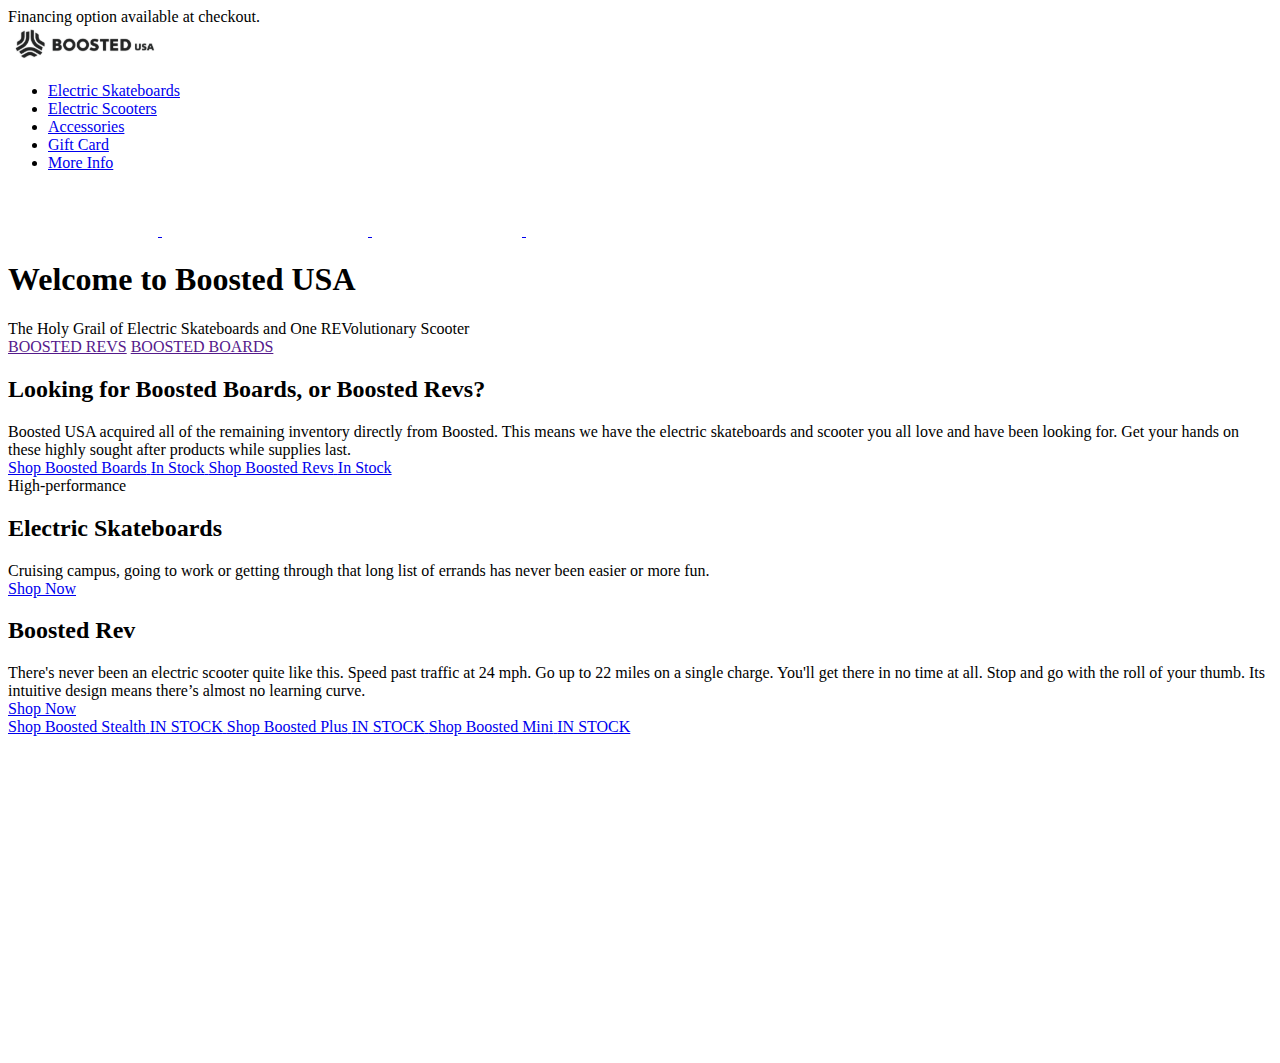
==== Lesson 1/index.html @ fd84e4d8 "Lesson 1" ====
<!DOCTYPE html>
<html lang="en">
<head>
    <meta charset="UTF-8">
    <meta http-equiv="X-UA-Compatible" content="IE=edge">
    <meta name="viewport" content="width=device-width, initial-scale=1.0">
    <title>BOOSTED</title>
</head>
<body>
    <div>
        Financing option available at checkout.
    </div>
    <header>
        <a href="/" title="BOOSTED main page">
            <img src="img/Logo.svg" alt="">
        </a>
        <nav>
            <ul>
                <li>
                    <a href="#">Electric Skateboards</a>
                </li>
                <li>
                    <a href="#">Electric Scooters</a>
                </li>
                <li>
                    <a href="#">Accessories</a>
                </li>
                <li>
                    <a href="#">Gift Card</a>
                </li>
                <li>
                    <a href="#">More Info</a>
                </li>
            </ul>
        </nav>
    </header>

    <div>
        <a href="#">
            <img src="img/electrec.png" alt="electrec">
        </a>
        <a href="#" aria-label="Tech Crunch">
            <img src="img/techCrunch.png" alt="">
        </a>
        <a href="#">
            <img src="img/PopularMechanic.png" alt="Popular Mechanic">
        </a>
        <a href="#">
            <img src="img/Wired.png" alt="Wired">
        </a>
    </div>

    <section>
        <h1>Welcome to Boosted USA</h1>
        <div>The Holy Grail of Electric Skateboards and One REVolutionary Scooter</div>

        <div>
            <a href="">BOOSTED REVS</a>
            <a href="">BOOSTED BOARDS</a>
        </div>
    </section>

    <section>
        <h2>Looking for Boosted Boards, or Boosted Revs?</h2>
        <div>
            Boosted USA acquired all of the remaining inventory directly from Boosted.  This means we have the electric skateboards and scooter you all love and have been looking for.  Get your hands on these highly sought after products while supplies last.
        </div>
        <div>
            <a href="#">
                <span>Shop Boosted Boards</span>
                <span>In Stock</span>
            </a>
            <a href="#">
                <span>Shop Boosted Revs</span>
                <span>In Stock</span>
            </a>
        </div>
    </section>

    <section>
        <div>High-performance</div>
        <h2>Electric Skateboards</h2>
        <div>Cruising campus, going to work or getting through that long list of errands has never been easier or more fun.</div>
        <a href="#">Shop Now</a>
    </section>

    <section>
        <h2>Boosted Rev</h2>
        <div>There's never been an electric scooter quite like this. Speed past traffic at 24 mph. Go up to 22 miles on a single charge. You'll get there in no time at all. Stop and go with the roll of your thumb. Its intuitive design means there’s almost no learning curve.</div>
        <a href="#">Shop Now</a>
    </section>

    <div>
        <a href="#">
            <span>Shop Boosted Stealth</span>
            <span>IN STOCK</span>
        </a>
        <a href="#">
            <span>Shop Boosted Plus</span>
            <span>IN STOCK</span>
        </a>
        <a href="#">
            <span>Shop Boosted Mini</span>
            <span>IN STOCK</span>
        </a>
    </div>

    <div>
        <iframe width="560" height="315" src="https://www.youtube.com/embed/78bXV1ZqQWI" title="YouTube video player" frameborder="0" allow="accelerometer; autoplay; clipboard-write; encrypted-media; gyroscope; picture-in-picture" allowfullscreen></iframe>

        <iframe width="560" height="315" src="https://www.youtube.com/embed/VmJ-CiHRpOo" title="YouTube video player" frameborder="0" allow="accelerometer; autoplay; clipboard-write; encrypted-media; gyroscope; picture-in-picture" allowfullscreen></iframe>
    </div>

</body>
</html>
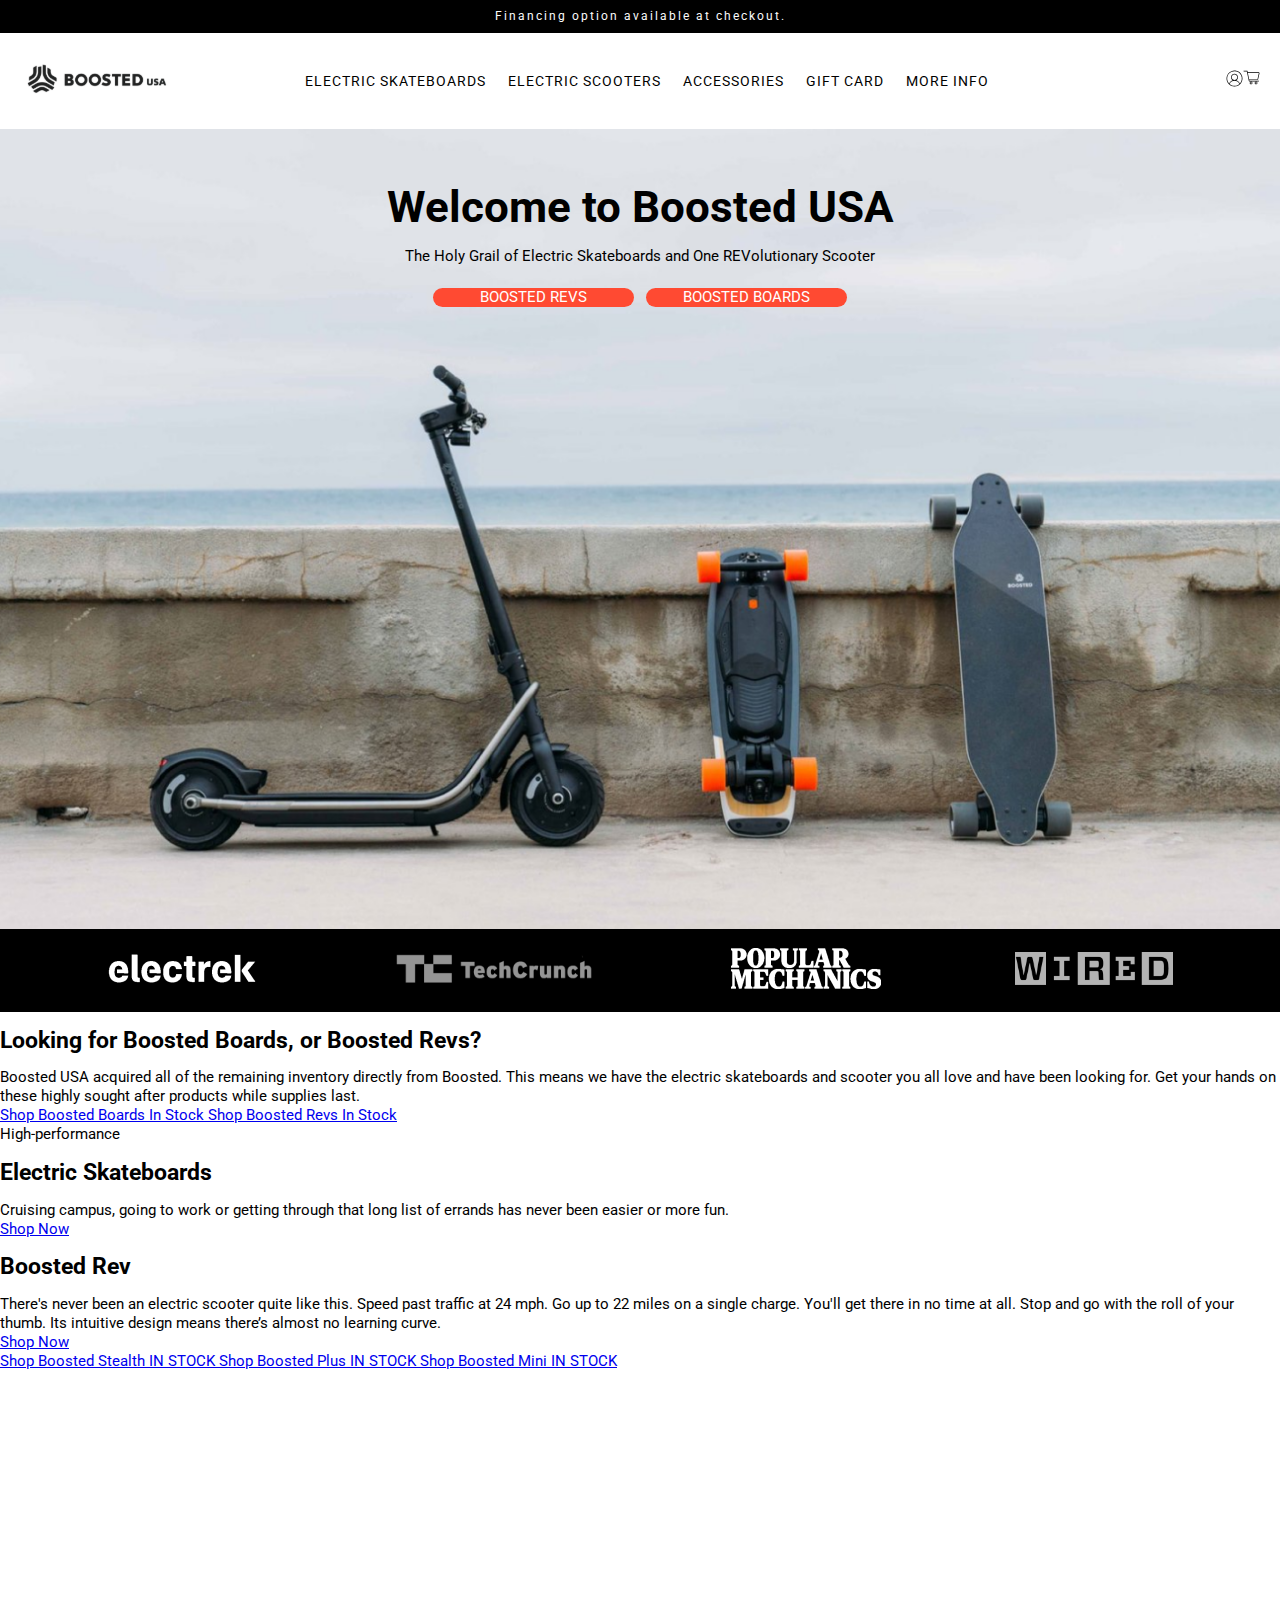
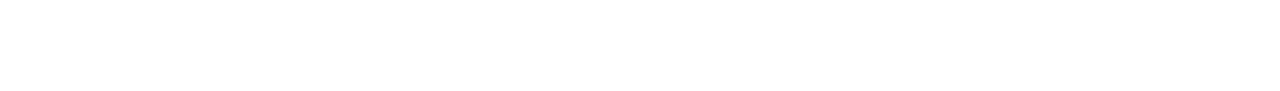
==== commit 468107f5: "lesson 1 boosted first" ====
--- a/Lesson 1/index.html
+++ b/Lesson 1/index.html
@@ -5,37 +5,74 @@
     <meta http-equiv="X-UA-Compatible" content="IE=edge">
     <meta name="viewport" content="width=device-width, initial-scale=1.0">
     <title>BOOSTED</title>
+    <link href="https://fonts.googleapis.com/css?family=Roboto:100,300,regular,500,700,900" rel="stylesheet" />
+    <link rel="stylesheet" href="css/style.css">
 </head>
 <body>
-    <div>
+    <div class="header-info">
         Financing option available at checkout.
     </div>
-    <header>
-        <a href="/" title="BOOSTED main page">
+    <header class="header">
+        <a class="header__logo-link" href="/" title="BOOSTED main page">
             <img src="img/Logo.svg" alt="">
         </a>
-        <nav>
-            <ul>
-                <li>
-                    <a href="#">Electric Skateboards</a>
+        <nav class="header__nav">
+            <ul class="header__nav-list">
+                <li class="header__nav-list-item">
+                    <a class="header__nav-link" href="#">Electric Skateboards</a>
                 </li>
-                <li>
-                    <a href="#">Electric Scooters</a>
+                <li class="header__nav-list-item">
+                    <a class="header__nav-link" href="#">Electric Scooters</a>
                 </li>
-                <li>
-                    <a href="#">Accessories</a>
+                <li class="header__nav-list-item">
+                    <a class="header__nav-link" href="#">Accessories</a>
                 </li>
-                <li>
-                    <a href="#">Gift Card</a>
+                <li class="header__nav-list-item">
+                    <a class="header__nav-link" href="#">Gift Card</a>
                 </li>
-                <li>
-                    <a href="#">More Info</a>
+                <li class="header__nav-list-item">
+                    <a class="header__nav-link" href="#">More Info</a>
                 </li>
             </ul>
         </nav>
+        <div class="header__icons">
+        <a href="#" class="header__link">
+            <svg viewBox="0 0 18 18">
+                <path
+                    d="M17.46 9C17.4601 7.60325 17.1142 6.22823 16.4534 4.99767C15.7927 3.76711 14.8375 2.71929 13.6732 1.94776C12.5088 1.17623 11.1716 0.704973 9.78082 0.576067C8.39003 0.447161 6.98896 0.664612 5.70267 1.20901C4.41638 1.75341 3.28489 2.60782 2.4092 3.69597C1.5335 4.78412 0.940854 6.07216 0.684148 7.44512C0.427442 8.81808 0.514667 10.2332 0.938036 11.5643C1.3614 12.8953 2.10775 14.1008 3.11044 15.0732C4.67848 16.5955 6.77548 17.4509 8.96091 17.4596C11.1463 17.4683 13.2501 16.6297 14.8302 15.12C14.8649 15.0972 14.8953 15.0686 14.9202 15.0354C15.7244 14.2494 16.3633 13.3105 16.7994 12.2741C17.2356 11.2376 17.4602 10.1245 17.46 9ZM9.00004 1.26C10.4969 1.26113 11.9612 1.69624 13.2158 2.51264C14.4704 3.32904 15.4613 4.49169 16.0686 5.85978C16.6758 7.22786 16.8734 8.74268 16.6373 10.2208C16.4012 11.6988 15.7417 13.0767 14.7384 14.1876C14.3402 13.3984 13.7827 12.7004 13.1011 12.1374C12.4195 11.5745 11.6287 11.159 10.7784 10.917C11.4835 10.5226 12.0378 9.90556 12.3545 9.16241C12.6713 8.41927 12.7326 7.59205 12.5288 6.81034C12.325 6.02863 11.8677 5.33659 11.2285 4.84263C10.5893 4.34868 9.80427 4.08071 8.99644 4.08071C8.18861 4.08071 7.4036 4.34868 6.76438 4.84263C6.12516 5.33659 5.66784 6.02863 5.46408 6.81034C5.26031 7.59205 5.3216 8.41927 5.63835 9.16241C5.9551 9.90556 6.50941 10.5226 7.21444 10.917C6.36397 11.159 5.57293 11.5747 4.89132 12.138C4.20971 12.7012 3.65234 13.3998 3.25444 14.1894C1.96375 12.7701 1.25211 10.9184 1.26004 9C1.26004 6.94722 2.0755 4.97852 3.52703 3.52699C4.97857 2.07546 6.94727 1.26 9.00004 1.26ZM9.00004 10.665C8.42023 10.665 7.85346 10.493 7.37144 10.1708C6.88942 9.84853 6.51383 9.39054 6.29219 8.85476C6.07056 8.31899 6.01284 7.72951 6.12635 7.16092C6.23986 6.59233 6.51949 6.07019 6.92985 5.66058C7.34022 5.25098 7.86287 4.97231 8.43167 4.85985C9.00046 4.74739 9.58984 4.80619 10.1252 5.02882C10.6606 5.25144 11.1179 5.62788 11.4392 6.11049C11.7606 6.5931 11.9315 7.16019 11.9304 7.74C11.9285 8.51611 11.619 9.2598 11.0697 9.80809C10.5204 10.3564 9.77615 10.6645 9.00004 10.665ZM3.80164 14.7312C4.2557 13.7335 4.98728 12.8875 5.90905 12.2942C6.83083 11.701 7.90386 11.3855 9.00004 11.3855C10.0962 11.3855 11.1693 11.701 12.091 12.2942C13.0128 12.8875 13.7444 13.7335 14.1984 14.7312C12.776 16.0245 10.9225 16.7411 9.00004 16.7411C7.07755 16.7411 5.22409 16.0245 3.80164 14.7312Z"
+                    />
+            </svg>
+        </a>
+        <a href="#" class="header__link"v>
+            <svg viewBox="0 0 18 16">
+                <path
+                    d="M8.55902 12.3092C8.27422 12.3092 7.99581 12.3937 7.759 12.5519C7.52219 12.7101 7.33762 12.935 7.22863 13.1981C7.11964 13.4613 7.09113 13.7508 7.14669 14.0301C7.20225 14.3095 7.3394 14.5661 7.54079 14.7674C7.74217 14.9688 7.99876 15.106 8.27809 15.1615C8.55742 15.2171 8.84696 15.1886 9.11009 15.0796C9.37321 14.9706 9.59811 14.786 9.75634 14.5492C9.91457 14.3124 9.99902 14.034 9.99902 13.7492C9.99902 13.3673 9.84731 13.001 9.57726 12.731C9.3072 12.4609 8.94093 12.3092 8.55902 12.3092ZM8.55902 14.4692C8.41662 14.4692 8.27741 14.427 8.15901 14.3479C8.04061 14.2687 7.94832 14.1563 7.89383 14.0247C7.83933 13.8932 7.82507 13.7484 7.85285 13.6087C7.88064 13.4691 7.94921 13.3408 8.0499 13.2401C8.1506 13.1394 8.27889 13.0708 8.41856 13.043C8.55822 13.0153 8.70299 13.0295 8.83455 13.084C8.96612 13.1385 9.07857 13.2308 9.15768 13.3492C9.23679 13.4676 9.27902 13.6068 9.27902 13.7492C9.2776 13.9392 9.20111 14.121 9.06624 14.2548C8.93137 14.3887 8.74905 14.4638 8.55902 14.4638V14.4692Z"
+                    fill="black" />
+                <path
+                    d="M13.8277 12.3092C13.5429 12.3092 13.2645 12.3937 13.0277 12.5519C12.7909 12.7101 12.6063 12.935 12.4973 13.1981C12.3883 13.4613 12.3598 13.7508 12.4154 14.0301C12.4709 14.3095 12.6081 14.5661 12.8095 14.7674C13.0108 14.9688 13.2674 15.106 13.5468 15.1615C13.8261 15.2171 14.1156 15.1886 14.3788 15.0796C14.6419 14.9706 14.8668 14.786 15.025 14.5492C15.1832 14.3124 15.2677 14.034 15.2677 13.7492C15.2677 13.3673 15.116 13.001 14.8459 12.731C14.5759 12.4609 14.2096 12.3092 13.8277 12.3092ZM13.8277 14.4692C13.6853 14.4692 13.5461 14.427 13.4277 14.3479C13.3093 14.2687 13.217 14.1563 13.1625 14.0247C13.108 13.8932 13.0937 13.7484 13.1215 13.6087C13.1493 13.4691 13.2179 13.3408 13.3186 13.2401C13.4193 13.1394 13.5476 13.0708 13.6872 13.043C13.8269 13.0153 13.9717 13.0295 14.1032 13.084C14.2348 13.1385 14.3472 13.2308 14.4264 13.3492C14.5055 13.4676 14.5477 13.6068 14.5477 13.7492C14.5463 13.9392 14.4698 14.121 14.3349 14.2548C14.2 14.3887 14.0177 14.4638 13.8277 14.4638V14.4692Z"
+                    fill="black" />
+                <path
+                    d="M15.975 10.115L17.4312 3.6134C17.4693 3.44341 17.4686 3.26704 17.4293 3.09733C17.39 2.92763 17.3131 2.76891 17.2042 2.63292C17.0954 2.49693 16.9574 2.38714 16.8004 2.31165C16.6434 2.23617 16.4714 2.19692 16.2972 2.1968H4.94464L4.72144 1.1042C4.70461 1.02166 4.65937 0.947638 4.59359 0.895015C4.52781 0.842392 4.44566 0.814503 4.36144 0.816201H0.900039C0.804561 0.816201 0.712994 0.854129 0.645481 0.921642C0.577968 0.989156 0.540039 1.08072 0.540039 1.1762C0.540039 1.27168 0.577968 1.36325 0.645481 1.43076C0.712994 1.49827 0.804561 1.5362 0.900039 1.5362H4.07524L4.29844 2.6288L5.82844 10.1078L6.17224 11.78C6.18907 11.8625 6.23431 11.9366 6.30009 11.9892C6.36587 12.0418 6.44802 12.0697 6.53224 12.068H16.5816C16.6771 12.068 16.7687 12.0301 16.8362 11.9626C16.9037 11.895 16.9416 11.8035 16.9416 11.708C16.9416 11.6125 16.9037 11.521 16.8362 11.4534C16.7687 11.3859 16.6771 11.348 16.5816 11.348H6.81844L6.62224 10.3922H15.6222C15.7037 10.3928 15.783 10.3656 15.8471 10.3153C15.9112 10.2649 15.9563 10.1943 15.975 10.115ZM6.48004 9.6758L5.09224 2.9168H16.2972C16.3638 2.91646 16.4295 2.93117 16.4895 2.95983C16.5495 2.98849 16.6023 3.03036 16.6439 3.0823C16.6854 3.13425 16.7147 3.19492 16.7295 3.25977C16.7442 3.32462 16.7442 3.39198 16.7292 3.4568L15.3342 9.6758H6.48004Z"
+                    fill="black" />
+            </svg>
+
+        </a>
+        </div>
     </header>
 
-    <div>
+    <section class="promo">
+        <h1 class="promo__title">Welcome to Boosted USA</h1>
+        <div class="promo__desc">The Holy Grail of Electric Skateboards and One REVolutionary Scooter</div>
+    
+        <div class="promo__shops">
+            <a class="promo__link" href="">BOOSTED REVS</a>
+            <a class="promo__link" href="">BOOSTED BOARDS</a>
+        </div>
+    </section>
+
+
+    <div class="logos">
+        <div class="logos__wrapper">
         <a href="#">
             <img src="img/electrec.png" alt="electrec">
         </a>
@@ -48,17 +85,10 @@
         <a href="#">
             <img src="img/Wired.png" alt="Wired">
         </a>
+        </div>
     </div>
 
-    <section>
-        <h1>Welcome to Boosted USA</h1>
-        <div>The Holy Grail of Electric Skateboards and One REVolutionary Scooter</div>
 
-        <div>
-            <a href="">BOOSTED REVS</a>
-            <a href="">BOOSTED BOARDS</a>
-        </div>
-    </section>
 
     <section>
         <h2>Looking for Boosted Boards, or Boosted Revs?</h2>
--- a/Lesson 1/css/style.css
+++ b/Lesson 1/css/style.css
@@ -0,0 +1,124 @@
+:root {
+  font-family: "Roboto", sans-serif;
+  font-family: Roboto;
+  font-weight: normal;
+  font-style: normal;
+  font-size: 15px;
+  line-height: 19px;
+  color: #000;
+}
+
+body {
+  padding: 0;
+  margin: 0;
+}
+
+.header-info {
+  padding: 7px;
+  text-align: center;
+  background: #000000;
+  font-size: 12px;
+  letter-spacing: 2px;
+  color: #fbfbfb;
+}
+
+.header {
+  height: 66px;
+  display: flex;
+  background: #fff;
+  padding: 15px 20px;
+  align-items: center;
+  /* justify-content: space-between; */
+}
+
+.header__logo-link {
+  display: block;
+}
+
+.header__nav {
+  margin-left: 125px;
+  margin-right: auto;
+}
+
+.header__nav-list {
+  display: flex;
+  padding: 0;
+  margin: 0;
+  list-style-type: none;
+}
+
+.header__nav-link {
+  height: 100%;
+  display: block;
+  font-size: 14px;
+  line-height: 21px;
+  letter-spacing: 1px;
+  text-transform: uppercase;
+  color: #000000;
+  text-decoration: none;
+}
+
+.header__nav-list-item:not(:first-child) {
+  padding-left: 22px;
+}
+
+.header__link svg {
+  width: 17px;
+}
+
+.header__icons {
+  display: flex;
+}
+
+.promo {
+  display: flex;
+  flex-direction: column;
+  align-items: center;
+  background: url("../img/main.png") center center/cover no-repeat;
+  min-height: 800px;
+}
+
+.promo__title {
+  margin: 53px 0 14px;
+  font-size: 44px;
+  line-height: 51px;
+  text-align: center;
+}
+
+.promo__desc {
+  margin-bottom: 22px;
+}
+
+.promo__shops {
+  display: flex;
+  gap: 12px;
+}
+
+.promo__link {
+  flex: 1 0 auto;
+  min-width: 201px;
+  background: #ff4a32;
+  border-radius: 35px;
+  color: #fff;
+  text-align: center;
+  text-decoration: none;
+}
+
+.logos {
+  background: #000;
+  display: flex;
+  justify-content: center;
+  min-height: 83px;
+}
+
+.logos__wrapper {
+  max-width: 1200px;
+  flex: 0 0 100%;
+  display: flex;
+  justify-content: space-around;
+  align-items: center;
+}
+
+.logos__wrapper a:focus {
+  outline: none;
+}
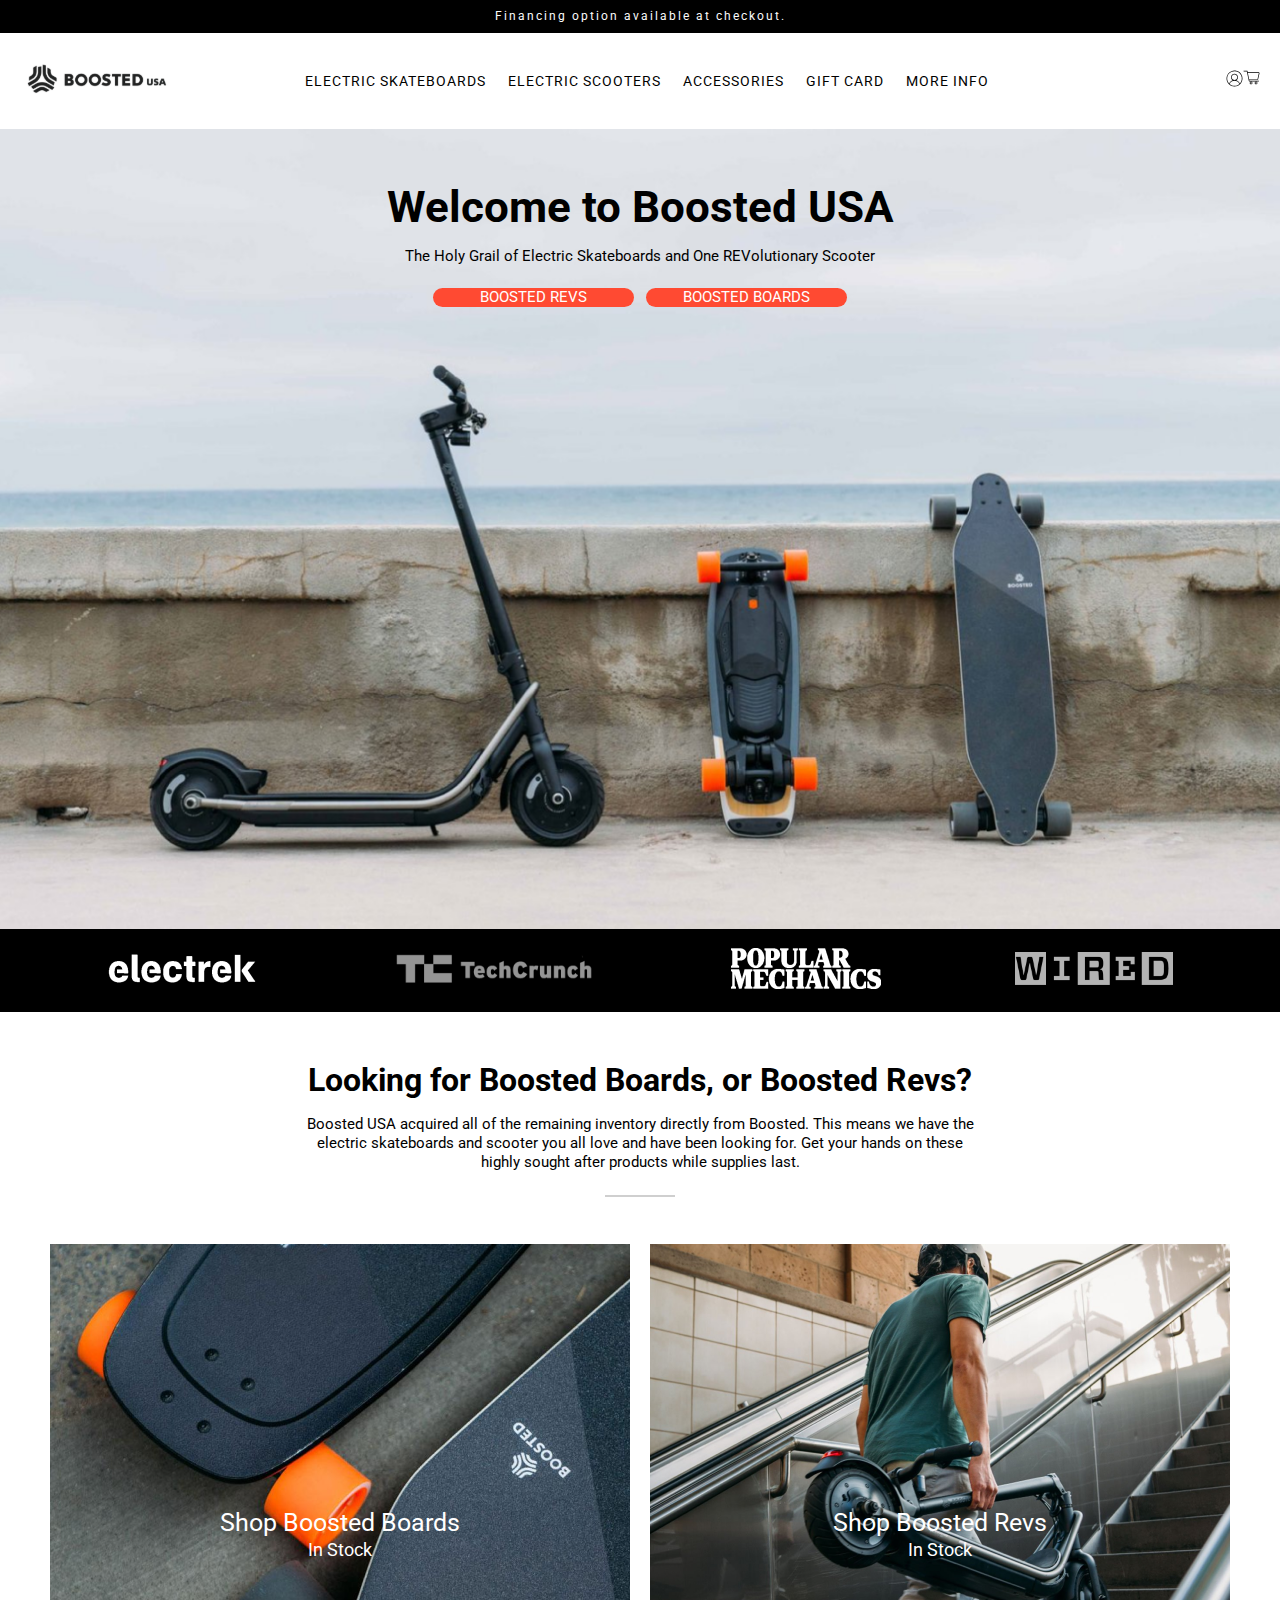
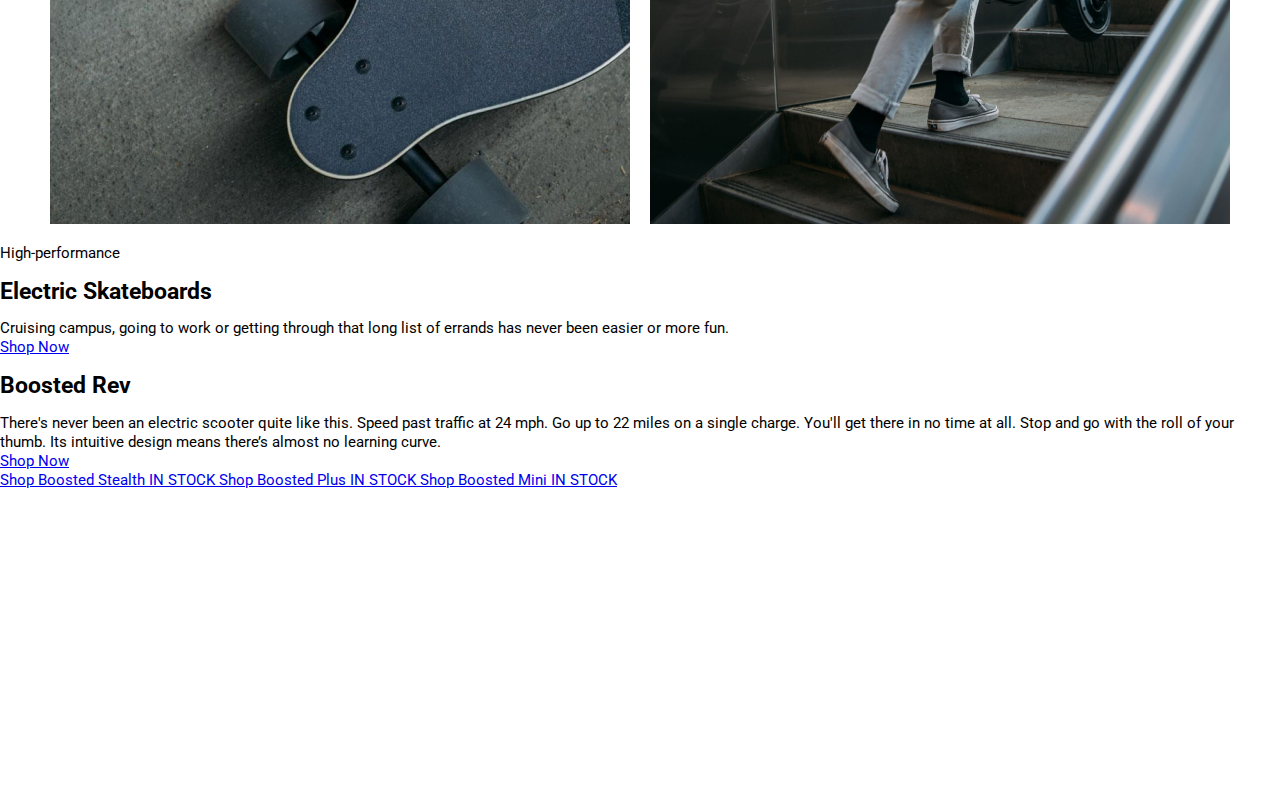
==== commit 8372f96c: "Lesson 3" ====
--- a/Lesson 1/index.html
+++ b/Lesson 1/index.html
@@ -90,22 +90,30 @@
 
 
 
-    <section>
-        <h2>Looking for Boosted Boards, or Boosted Revs?</h2>
-        <div>
+    <section class="description">
+        <h2 class="description__title">Looking for Boosted Boards, or Boosted Revs?</h2>
+        <div class="description__text">
             Boosted USA acquired all of the remaining inventory directly from Boosted.  This means we have the electric skateboards and scooter you all love and have been looking for.  Get your hands on these highly sought after products while supplies last.
         </div>
-        <div>
-            <a href="#">
+        <div class="description__shops">
+            <a href="#" class="description__shop description__shop--boards">
+                <div class="description__shop-body">
                 <span>Shop Boosted Boards</span>
                 <span>In Stock</span>
+                </div>
             </a>
-            <a href="#">
+            <a href="#" class="description__shop description__shop--revs">
+                <div class="description__shop-body">
                 <span>Shop Boosted Revs</span>
                 <span>In Stock</span>
+                </div>
             </a>
         </div>
     </section>
+
+
+
+
 
     <section>
         <div>High-performance</div>
--- a/Lesson 1/css/style.css
+++ b/Lesson 1/css/style.css
@@ -122,3 +122,120 @@
 .logos__wrapper a:focus {
   outline: none;
 }
+
+.description {
+  display: flex;
+  flex-direction: column;
+  padding: 50px 10px 20px;
+  align-items: center;
+}
+
+.description__title {
+  font-size: 32px;
+  line-height: 36px;
+  color: #000000;
+  width: 100%;
+  max-width: 685px;
+  text-align: center;
+  margin: 0 0 17px;
+}
+
+.description__text {
+  font-family: inherit;
+  width: 100%;
+  max-width: 685px;
+  font-size: 15px;
+  line-height: 19px;
+  text-align: center;
+  color: #000000;
+  margin: 0 0 72px;
+  position: relative;
+}
+
+.description__text::after {
+  content: "";
+  position: absolute;
+  width: 70px;
+  height: 2px;
+  display: block;
+  left: 50%;
+  transform: translateX(-50%);
+  bottom: -25px;
+  background: #cfcfcf;
+}
+
+.description__shops {
+  width: 100%;
+  max-width: 1200px;
+
+  display: flex;
+}
+
+.description__shop {
+  flex-basis: 0;
+  flex-grow: 1;
+  margin: 0 10px;
+  position: relative;
+  height: 0;
+  padding-top: calc(50% - 20px);
+  box-sizing: content-box;
+  text-decoration: none;
+  color: #fff;
+  overflow: hidden;
+}
+
+.description__shop::before {
+  content: "";
+  position: absolute;
+  right: 0;
+  bottom: 0;
+  top: 0;
+  left: 0;
+  background-size: cover;
+  background: center center no-repeat;
+  z-index: 1;
+  transform: scale(1);
+  transition: transform .3s linear 0s; 
+}
+
+.description__shop-body {
+  position: absolute;
+  width: 100%;
+  height: 100%;
+  top: 0;
+  left: 0;
+  display: flex;
+  justify-content: center;
+  align-items: center;
+  flex-direction: column;
+  background: rgba(0, 0, 0, 0);
+  z-index: 2;
+  transition: background .3s linear 0s, transform 0.3s linear 0s;
+}
+
+.description__shop-body :first-child {
+  font-size: 25px;
+  line-height: 30px;
+}
+
+.description__shop-body :last-child {
+  font-size: 18px;
+  line-height: 23px;
+}
+
+.description__shop--boards::before {
+  background: url("../img/shop2.png");
+}
+
+.description__shop--revs::before {
+  background: url("../img/shop1.png");
+}
+
+.description__shop:hover::before {
+  transform: scale(1.1);
+}
+
+.description__shop:hover .description__shop-body  {
+  background: rgba(0, 0, 0, .4);
+  transform: scale(1.1);
+}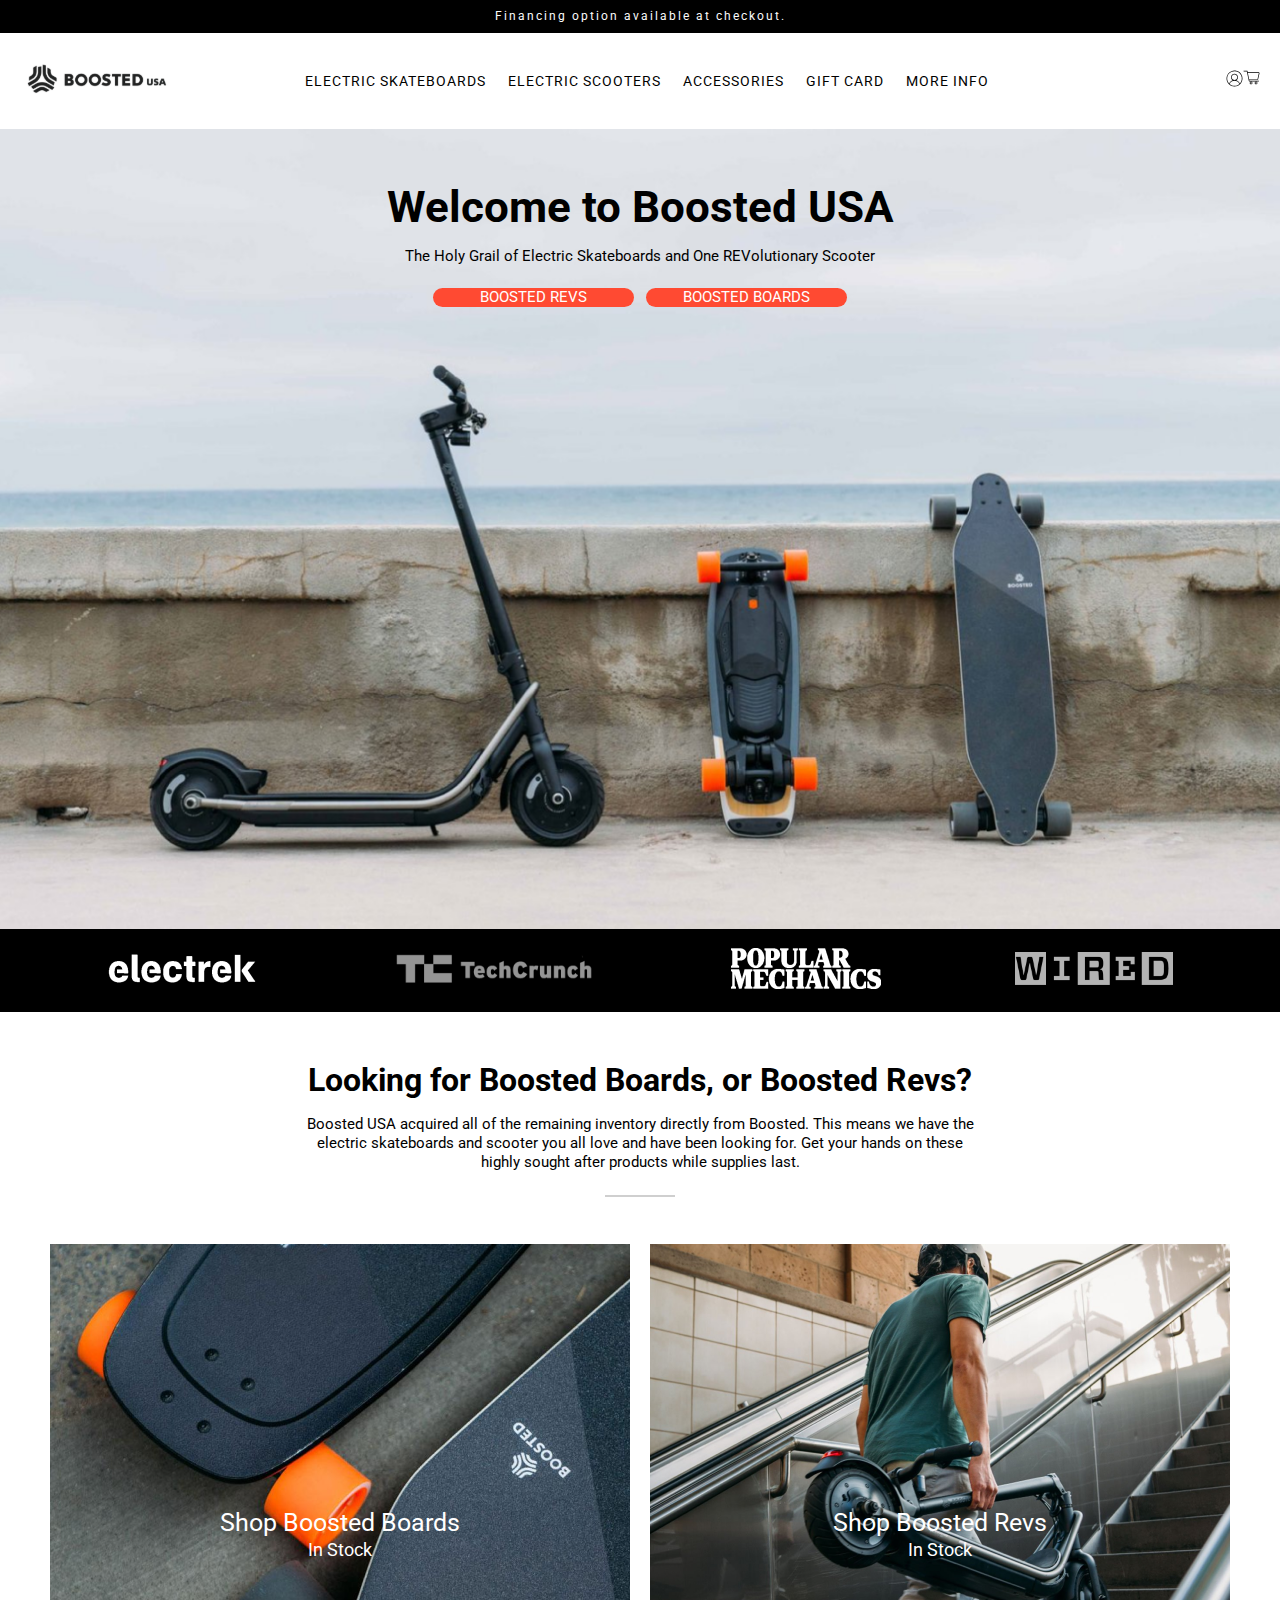
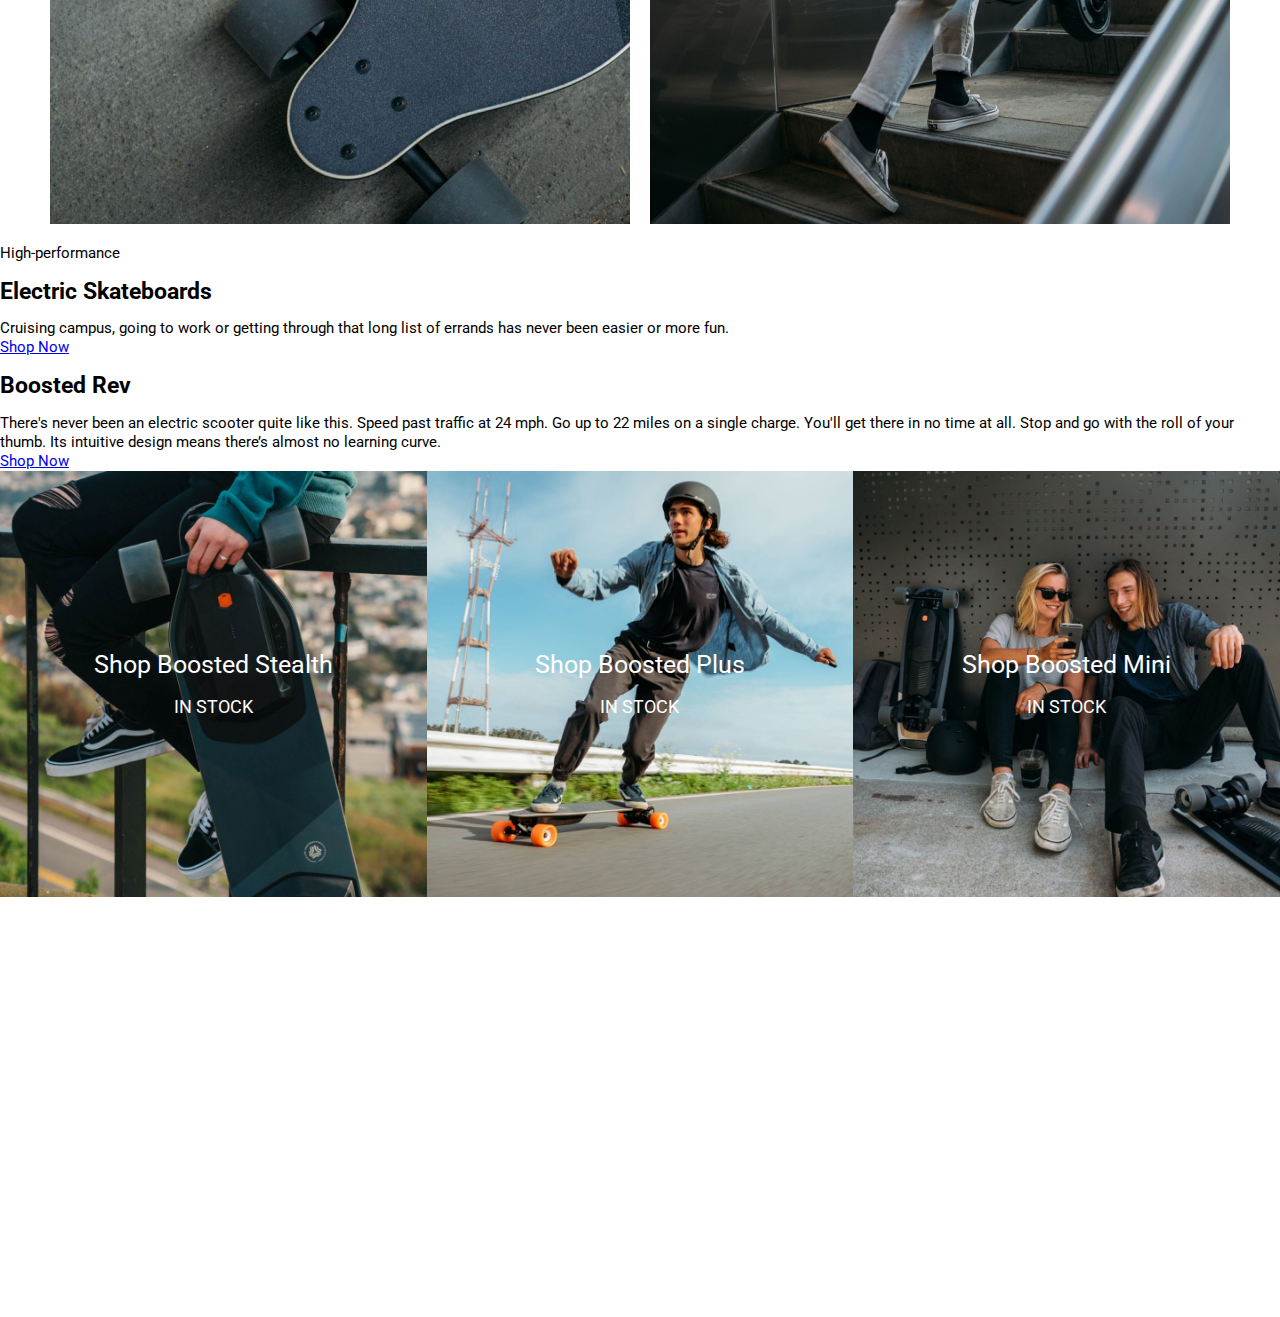
==== commit 4acde22c: "lesson 5" ====
--- a/Lesson 1/index.html
+++ b/Lesson 1/index.html
@@ -128,25 +128,41 @@
         <a href="#">Shop Now</a>
     </section>
 
-    <div>
-        <a href="#">
-            <span>Shop Boosted Stealth</span>
-            <span>IN STOCK</span>
+    <div class="shops">
+        <a href="#" class="shops__item">
+            <img class="shops__item_img" src="img/foot.png" alt="">
+            <span class="shops__item_body">
+                <span>Shop Boosted Stealth</span>
+                <span>IN STOCK</span>
+            </span>
         </a>
-        <a href="#">
-            <span>Shop Boosted Plus</span>
-            <span>IN STOCK</span>
+        <a href="#" class="shops__item">
+            <img class="shops__item_img" src="img/skate.png" alt="">
+            <span class="shops__item_body">
+                <span>Shop Boosted Plus</span>
+                <span>IN STOCK</span>
+            </span>
+            
         </a>
-        <a href="#">
-            <span>Shop Boosted Mini</span>
-            <span>IN STOCK</span>
+        <a href="#" class="shops__item">
+            <img class="shops__item_img" src="img/band.png" alt="">
+            <span class="shops__item_body">
+                <span>Shop Boosted Mini</span>
+                <span>IN STOCK</span>
+            </span>
         </a>
     </div>
 
-    <div>
-        <iframe width="560" height="315" src="https://www.youtube.com/embed/78bXV1ZqQWI" title="YouTube video player" frameborder="0" allow="accelerometer; autoplay; clipboard-write; encrypted-media; gyroscope; picture-in-picture" allowfullscreen></iframe>
-
-        <iframe width="560" height="315" src="https://www.youtube.com/embed/VmJ-CiHRpOo" title="YouTube video player" frameborder="0" allow="accelerometer; autoplay; clipboard-write; encrypted-media; gyroscope; picture-in-picture" allowfullscreen></iframe>
+    <div class="video">
+        <div class="video__body">
+            <iframe class="video__item" width="560" height="315" src="https://www.youtube.com/embed/78bXV1ZqQWI" title="YouTube video player"
+                frameborder="0" allow="accelerometer; autoplay; clipboard-write; encrypted-media; gyroscope; picture-in-picture"
+                allowfullscreen></iframe>
+            
+            <iframe class="video__item" width="560" height="315" src="https://www.youtube.com/embed/VmJ-CiHRpOo" title="YouTube video player"
+                frameborder="0" allow="accelerometer; autoplay; clipboard-write; encrypted-media; gyroscope; picture-in-picture"
+                allowfullscreen></iframe>
+        </div> 
     </div>
 
 </body>
--- a/Lesson 1/css/style.css
+++ b/Lesson 1/css/style.css
@@ -195,7 +195,7 @@
   background: center center no-repeat;
   z-index: 1;
   transform: scale(1);
-  transition: transform .3s linear 0s; 
+  transition: transform 0.3s linear 0s;
 }
 
 .description__shop-body {
@@ -210,7 +210,7 @@
   flex-direction: column;
   background: rgba(0, 0, 0, 0);
   z-index: 2;
-  transition: background .3s linear 0s, transform 0.3s linear 0s;
+  transition: background 0.3s linear 0s, transform 0.3s linear 0s;
 }
 
 .description__shop-body :first-child {
@@ -235,7 +235,97 @@
   transform: scale(1.1);
 }
 
-.description__shop:hover .description__shop-body  {
-  background: rgba(0, 0, 0, .4);
+.description__shop:hover .description__shop-body {
+  background: rgba(0, 0, 0, 0.4);
   transform: scale(1.1);
-}+}
+
+.shops {
+  display: grid;
+  grid-template-columns: repeat(3, 1fr);
+}
+
+.shops__item {
+  aspect-ratio: 1;
+  display: grid;
+  grid-template-columns: 1fr;
+  grid-template-rows: 1fr;
+  text-decoration: none;
+  overflow: hidden;
+}
+
+.shops__item::before {
+  content: "";
+  grid-column: 1 / -1;
+  grid-row: 1 / -1;
+  z-index: 2;
+
+  background: rgba(0, 0, 0, 0);
+  transition: background-color 6s linear 0s;
+}
+
+.shops__item:hover::before {
+  background: rgba(0, 0, 0, 0.4);
+}
+
+.shops__item_body {
+  grid-column: 1 / -1;
+  grid-row: 1 / -1;
+  font-family: Roboto;
+  font-size: 25px;
+  line-height: 30px;
+  text-align: center;
+  color: #ffffff;
+  z-index: 3;
+
+  display: grid;
+  justify-content: center;
+  align-content: center;
+  gap: 15px;
+}
+
+.shops__item_body span:last-child {
+  font-size: 18px;
+  line-height: 23px;
+  text-align: center;
+  color: #ffffff;
+}
+
+.shops__item:hover .shops__item_img {
+  transform: scale(1.25);
+}
+
+.shops__item_img {
+  grid-column: 1 / -1;
+  grid-row: 1 / -1;
+  width: 100%;
+  height: 100%;
+  object-fit: cover;
+  z-index: 1;
+  transform: scale(1);
+  transition: transform 0.6s ease-out 0s;
+}
+
+.video {
+  display: grid;
+  grid-template: 1fr / 1fr;
+  justify-items: center;
+  align-content: center;
+  padding: 55px 15px 50px;
+  box-sizing: border-box;
+  width: 100%;
+}
+
+.video__body {
+  width: 100%;
+  max-width: 1160px;
+  display: grid;
+  grid-template-columns: 1fr 1fr;
+  gap: 20px;
+}
+
+@media (max-width: 800px) {
+  .video__body {
+    grid-template-columns: 1fr;
+  }
+}
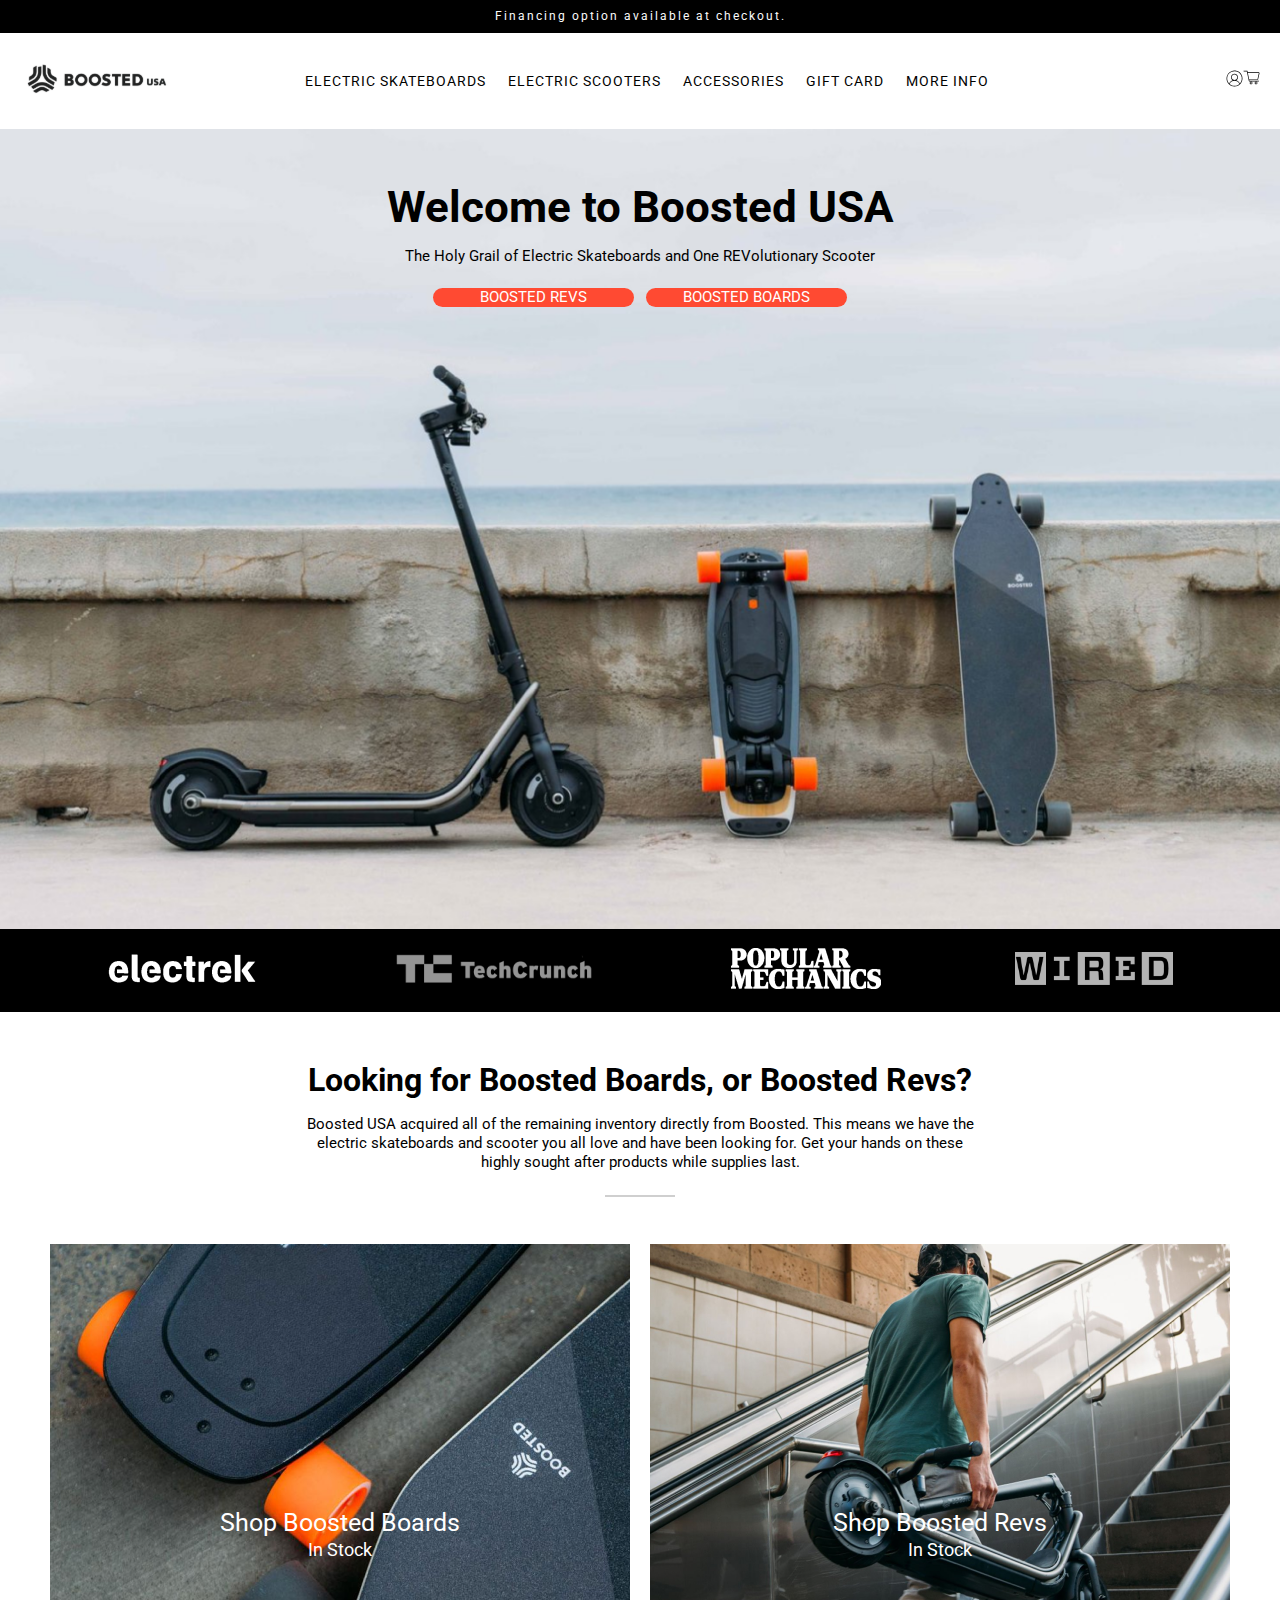
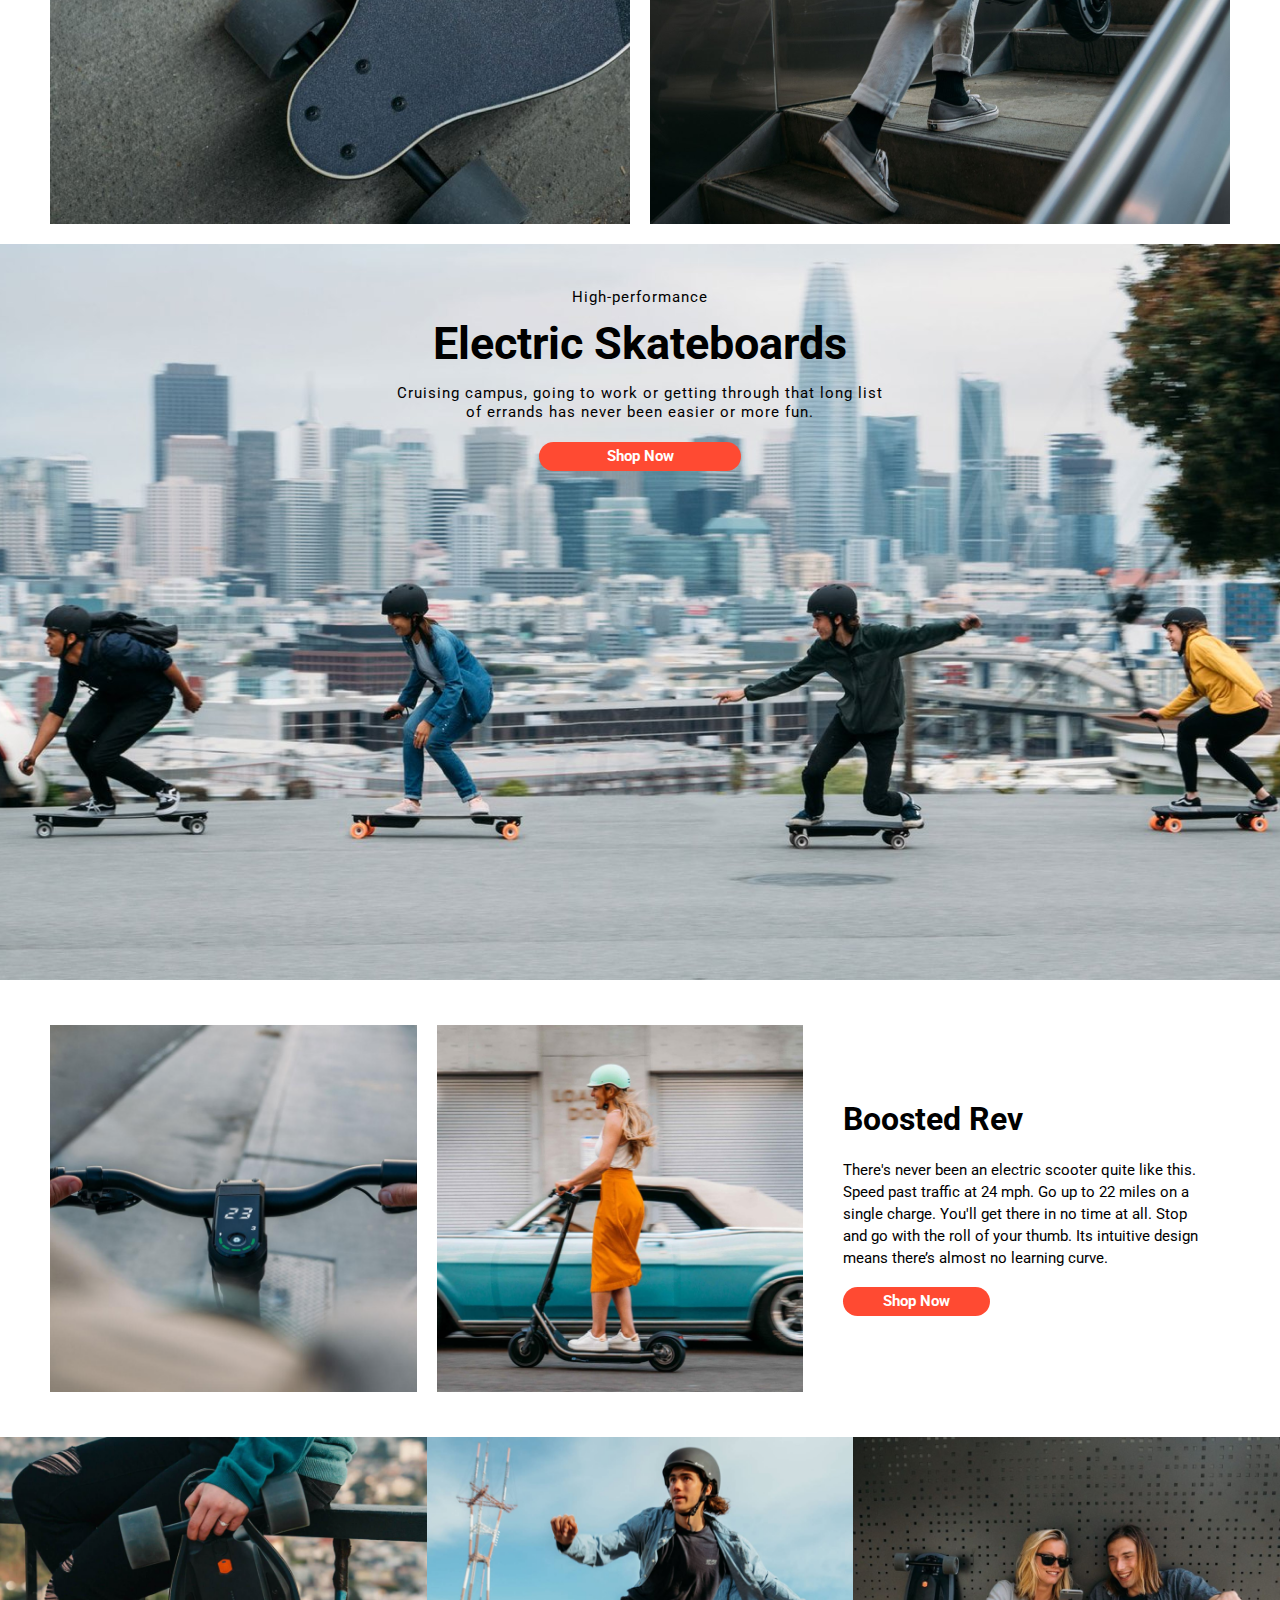
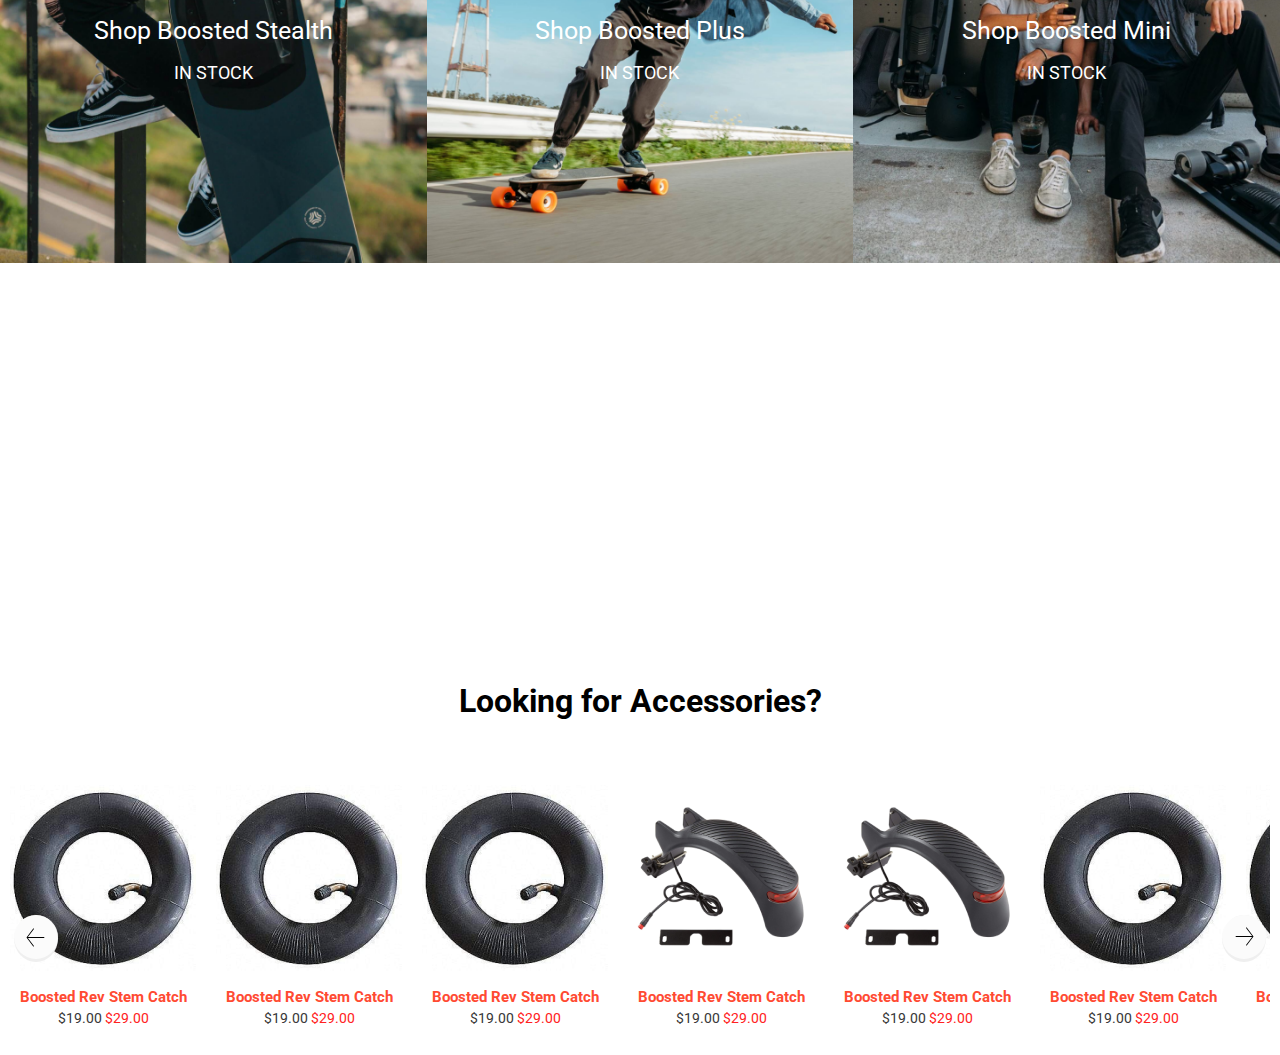
==== commit 332080d4: "meeting2" ====
--- a/Lesson 1/index.html
+++ b/Lesson 1/index.html
@@ -111,21 +111,31 @@
         </div>
     </section>
 
-
-
-
-
-    <section>
-        <div>High-performance</div>
-        <h2>Electric Skateboards</h2>
-        <div>Cruising campus, going to work or getting through that long list of errands has never been easier or more fun.</div>
-        <a href="#">Shop Now</a>
-    </section>
-
-    <section>
-        <h2>Boosted Rev</h2>
-        <div>There's never been an electric scooter quite like this. Speed past traffic at 24 mph. Go up to 22 miles on a single charge. You'll get there in no time at all. Stop and go with the roll of your thumb. Its intuitive design means there’s almost no learning curve.</div>
-        <a href="#">Shop Now</a>
+    <section class="skates">
+        <div class="skates__subtitle">High-performance</div>
+        <h2 class="skates__title">Electric Skateboards</h2>
+        <div class="skates__desc">Cruising campus, going to work or getting through that long list of errands has never been easier or more fun.</div>
+        <a href="#" class="skates__btn">Shop Now</a>
+    </section>
+
+    <section class="boost">
+        <div class="boost__wrapper">
+
+            <div class="boost__image">
+                <img class="boost__img" src="img/scooter.png" alt="">
+            </div>
+            <div class="boost__image">
+                <img class="boost__img" src="img/ride.png" alt="">
+            </div>
+            
+            <div class="boost__item">
+                <h2 class="boost__title">Boosted Rev</h2>
+                <div class="boost__desc">There's never been an electric scooter quite like this. Speed past traffic at 24 mph. Go up to 22 miles on a single
+                    charge. You'll get there in no time at all. Stop and go with the roll of your thumb. Its intuitive design means
+                    there’s almost no learning curve.</div>
+                <a href="#" class="boost__btn">Shop Now</a>
+            </div>
+        </div>
     </section>
 
     <div class="shops">
@@ -165,5 +175,116 @@
         </div> 
     </div>
 
+    <section class="accessories"> 
+        <h2 class="accessories__title">Looking for Accessories?</h2>
+        <div class="accessories__slider">
+            <button class="accessories__btn accessories__btn--next">
+                <svg class="accessories__btn-image accessories__btn-image--reverse" width="44" height="44" viewBox="0 0 44 44" fill="none">
+                    <rect width="44" height="44" rx="22" fill="white" fill-opacity="0.75" />
+                    <path
+                        d="M30.05 22.0001H13.8677L19.79 14.2151C19.8257 14.1682 19.854 14.1124 19.8733 14.0511C19.8926 13.9898 19.9025 13.924 19.9025 13.8576C19.9025 13.7912 19.8926 13.7255 19.8733 13.6642C19.854 13.6028 19.8257 13.5471 19.79 13.5001C19.7543 13.4532 19.712 13.4159 19.6653 13.3905C19.6187 13.3651 19.5688 13.3521 19.5183 13.3521C19.4678 13.3521 19.4179 13.3651 19.3713 13.3905C19.3246 13.4159 19.2823 13.4532 19.2466 13.5001L12.6821 22.1451C12.6641 22.1686 12.6482 22.1946 12.6346 22.2226C12.6282 22.2346 12.6225 22.2471 12.6175 22.2601L12.5985 22.3101L12.5871 22.3601C12.586 22.3743 12.586 22.3885 12.5871 22.4026C12.5774 22.467 12.5774 22.5333 12.5871 22.5976C12.586 22.6118 12.586 22.626 12.5871 22.6401L12.5985 22.6901L12.6175 22.7401C12.6225 22.7532 12.6282 22.7657 12.6346 22.7776C12.6482 22.8057 12.6641 22.8317 12.6821 22.8551L19.2466 31.5001C19.282 31.5478 19.3243 31.5856 19.3709 31.6114C19.4176 31.6373 19.4677 31.6506 19.5183 31.6506C19.5689 31.6506 19.619 31.6373 19.6657 31.6114C19.7123 31.5856 19.7546 31.5478 19.79 31.5001C19.8253 31.4537 19.8534 31.3986 19.8725 31.3379C19.8916 31.2772 19.9015 31.2121 19.9015 31.1464C19.9015 31.0807 19.8916 31.0156 19.8725 30.9549C19.8534 30.8942 19.8253 30.8391 19.79 30.7926L13.8677 23.0001H30.05C30.1508 23.0001 30.2474 22.9475 30.3187 22.8537C30.39 22.7599 30.43 22.6327 30.43 22.5001C30.43 22.3675 30.39 22.2403 30.3187 22.1466C30.2474 22.0528 30.1508 22.0001 30.05 22.0001Z" fill="black"/>
+                </svg>
+            </button>
+            <button class="accessories__btn accessories__btn--prev">
+                <svg class="accessories__btn-image" width="44" height="44" viewBox="0 0 44 44" fill="none">
+                    <rect width="44" height="44" rx="22" fill="white" fill-opacity="0.75" />
+                    <path
+                        d="M30.05 22.0001H13.8677L19.79 14.2151C19.8257 14.1682 19.854 14.1124 19.8733 14.0511C19.8926 13.9898 19.9025 13.924 19.9025 13.8576C19.9025 13.7912 19.8926 13.7255 19.8733 13.6642C19.854 13.6028 19.8257 13.5471 19.79 13.5001C19.7543 13.4532 19.712 13.4159 19.6653 13.3905C19.6187 13.3651 19.5688 13.3521 19.5183 13.3521C19.4678 13.3521 19.4179 13.3651 19.3713 13.3905C19.3246 13.4159 19.2823 13.4532 19.2466 13.5001L12.6821 22.1451C12.6641 22.1686 12.6482 22.1946 12.6346 22.2226C12.6282 22.2346 12.6225 22.2471 12.6175 22.2601L12.5985 22.3101L12.5871 22.3601C12.586 22.3743 12.586 22.3885 12.5871 22.4026C12.5774 22.467 12.5774 22.5333 12.5871 22.5976C12.586 22.6118 12.586 22.626 12.5871 22.6401L12.5985 22.6901L12.6175 22.7401C12.6225 22.7532 12.6282 22.7657 12.6346 22.7776C12.6482 22.8057 12.6641 22.8317 12.6821 22.8551L19.2466 31.5001C19.282 31.5478 19.3243 31.5856 19.3709 31.6114C19.4176 31.6373 19.4677 31.6506 19.5183 31.6506C19.5689 31.6506 19.619 31.6373 19.6657 31.6114C19.7123 31.5856 19.7546 31.5478 19.79 31.5001C19.8253 31.4537 19.8534 31.3986 19.8725 31.3379C19.8916 31.2772 19.9015 31.2121 19.9015 31.1464C19.9015 31.0807 19.8916 31.0156 19.8725 30.9549C19.8534 30.8942 19.8253 30.8391 19.79 30.7926L13.8677 23.0001H30.05C30.1508 23.0001 30.2474 22.9475 30.3187 22.8537C30.39 22.7599 30.43 22.6327 30.43 22.5001C30.43 22.3675 30.39 22.2403 30.3187 22.1466C30.2474 22.0528 30.1508 22.0001 30.05 22.0001Z" fill="black"/>
+                </svg>
+            </button>
+
+            <div class="accessories__item">
+                <div class="accessories__item-img">
+                    <img src="img/ring.png" alt="">
+                </div>
+                    <h3 class="accessories__item-title">Boosted Rev Stem Catch</h3>
+                <div class="accessories__item-price">$19.00
+                <span>$29.00</span>
+                </div>
+            </div>
+
+            <div class="accessories__item">
+                <div class="accessories__item-img">
+                    <img src="img/ring.png" alt="">
+                </div>
+                <h3 class="accessories__item-title">Boosted Rev Stem Catch</h3>
+                <div class="accessories__item-price">$19.00
+                    <span>$29.00</span>
+                </div>
+            </div>
+
+            <div class="accessories__item">
+                <div class="accessories__item-img">
+                    <img src="img/ring.png" alt="">
+                </div>
+                <h3 class="accessories__item-title">Boosted Rev Stem Catch</h3>
+                <div class="accessories__item-price">$19.00
+                    <span>$29.00</span>
+                </div>
+            </div>
+
+            <div class="accessories__item">
+                <div class="accessories__item-img">
+                    <img src="img/lom.png" alt="">
+                </div>
+                <h3 class="accessories__item-title">Boosted Rev Stem Catch</h3>
+                <div class="accessories__item-price">$19.00
+                    <span>$29.00</span>
+                </div>
+            </div>
+
+            <div class="accessories__item">
+                <div class="accessories__item-img">
+                    <img src="img/lom.png" alt="">
+                </div>
+                <h3 class="accessories__item-title">Boosted Rev Stem Catch</h3>
+                <div class="accessories__item-price">$19.00
+                    <span>$29.00</span>
+                </div>
+            </div>
+
+            <div class="accessories__item">
+                <div class="accessories__item-img">
+                    <img src="img/ring.png" alt="">
+                </div>
+                <h3 class="accessories__item-title">Boosted Rev Stem Catch</h3>
+                <div class="accessories__item-price">$19.00
+                    <span>$29.00</span>
+                </div>
+            </div>
+
+            <div class="accessories__item">
+                <div class="accessories__item-img">
+                    <img src="img/ring.png" alt="">
+                </div>
+                <h3 class="accessories__item-title">Boosted Rev Stem Catch</h3>
+                <div class="accessories__item-price">$19.00
+                    <span>$29.00</span>
+                </div>
+            </div>
+
+            <div class="accessories__item">
+                <div class="accessories__item-img">
+                    <img src="img/ring.png" alt="">
+                </div>
+                <h3 class="accessories__item-title">Boosted Rev Stem Catch</h3>
+                <div class="accessories__item-price">$19.00
+                    <span>$29.00</span>
+                </div>
+            </div>
+
+            <div class="accessories__item">
+                <div class="accessories__item-img">
+                    <img src="img/ring.png" alt="">
+                </div>
+                <h3 class="accessories__item-title">Boosted Rev Stem Catch</h3>
+                <div class="accessories__item-price">$19.00
+                    <span>$29.00</span>
+                </div>
+            </div>
+
+        </div>
+    </section>
+
 </body>
 </html>
--- a/Lesson 1/css/style.css
+++ b/Lesson 1/css/style.css
@@ -329,3 +329,213 @@
     grid-template-columns: 1fr;
   }
 }
+
+.skates {
+  display: flex;
+  flex-direction: column;
+  align-items: center;
+  padding-top: 44px;
+  min-height: 736px;
+  box-sizing: border-box;
+  background: url(../img/bgskates.png) center center/cover no-repeat;
+}
+
+.skates__title {
+  font-weight: bold;
+  font-size: 45px;
+  text-align: center;
+  color: #000000;
+  line-height: 51px;
+  margin: 11px 0 15px;
+}
+
+.skates__subtitle {
+  font-size: 15px;
+  text-align: center;
+  letter-spacing: 1px;
+  color: #000000;
+}
+
+.skates__desc {
+  font-size: 15px;
+  line-height: 19px;
+  text-align: center;
+  letter-spacing: 1px;
+  color: #000000;
+  margin-bottom: 20px;
+
+  max-width: 488px;
+}
+
+.skates__btn {
+  min-width: 202px;
+  display: block;
+  box-sizing: border-box;
+  padding: 5px 40px;
+  cursor: pointer;
+  background: #ff4a32;
+  border-radius: 35px;
+  text-decoration: none;
+  font-weight: bold;
+  font-size: 15px;
+  text-align: center;
+  color: #ffffff;
+}
+
+.skates__btn:focus {
+  outline: none;
+  box-shadow: 0px 0px 15px 2px #ff4a32;
+}
+
+.boost {
+  padding: 45px 0;
+  display: flex;
+  width: 100%;
+  justify-content: center;
+  box-sizing: border-box;
+}
+
+.boost__wrapper {
+  width: 100%;
+  display: flex;
+  max-width: 1200px;
+}
+
+.boost__image,
+.boost__item {
+  flex: 1 0 0;
+}
+
+.boost__image {
+  margin: 0 10px;
+}
+
+.boost__item {
+  margin: 0 30px;
+  display: flex;
+  flex-direction: column;
+  justify-content: center;
+}
+
+.boost__img {
+  width: 100%;
+  display: block;
+  box-sizing: border-box;
+  object-fit: cover;
+}
+
+.boost__title {
+  font-size: 32px;
+  line-height: 38px;
+  color: #000000;
+  margin: 0 0 21px;
+}
+
+.boost__desc {
+  font-size: 15px;
+  line-height: 22px;
+  color: #000000;
+  margin: 0 0 18px;
+}
+
+.boost__btn {
+  min-width: 102px;
+  display: block;
+  box-sizing: border-box;
+  padding: 5px 40px;
+  cursor: pointer;
+  background: #ff4a32;
+  border-radius: 35px;
+  text-decoration: none;
+  font-weight: bold;
+  font-size: 15px;
+  text-align: center;
+  color: #ffffff;
+  align-self: flex-start;
+}
+
+.boost__btn:focus {
+  outline: none;
+  box-shadow: 0px 0px 15px 2px #ff4a32;
+}
+
+.accessories {
+  padding: 0 10px 28px;
+  margin: 0;
+}
+
+.accessories__title {
+  font-weight: bold;
+  font-size: 32px;
+  line-height: 36px;
+  text-align: center;
+  color: #000000;
+  margin: 0 auto 66px;
+}
+
+.accessories__slider {
+  display: flex;
+  position: relative;
+  gap: 20px;
+
+  overflow: hidden;
+}
+
+.accessories__btn {
+  position: absolute;
+  top: 130px;
+  left: 4px;
+  margin: 0;
+  padding: 0;
+  border: 0;
+  border-radius: 50%;
+  z-index: 2;
+  cursor: pointer;
+}
+
+.accessories__btn--next {
+  left: auto;
+  right: 4px;
+}
+
+.accessories__btn-image--reverse {
+  transform: rotate(180deg);
+}
+
+.accessories__item {
+  flex: 0 0 186px;
+}
+
+.accessories__item-img {
+  display: block;
+  width: 100%;
+  aspect-ratio: 1;
+}
+
+.accessories__item-img img {
+  width: 100%;
+  height: 100%;
+  object-fit: contain;
+}
+
+.accessories__item-title {
+  font-size: 15px;
+  line-height: 18px;
+  text-align: center;
+  color: #ff4a32;
+  margin: 12px 0 3px;
+}
+
+.accessories__item-price {
+  font-size: 14px;
+  line-height: 18px;
+  text-align: center;
+  color: #373737;
+}
+
+.accessories__item-price span {
+  font-size: 14px;
+  line-height: 18px;
+  text-align: center;
+  color: #ff2121;
+}
